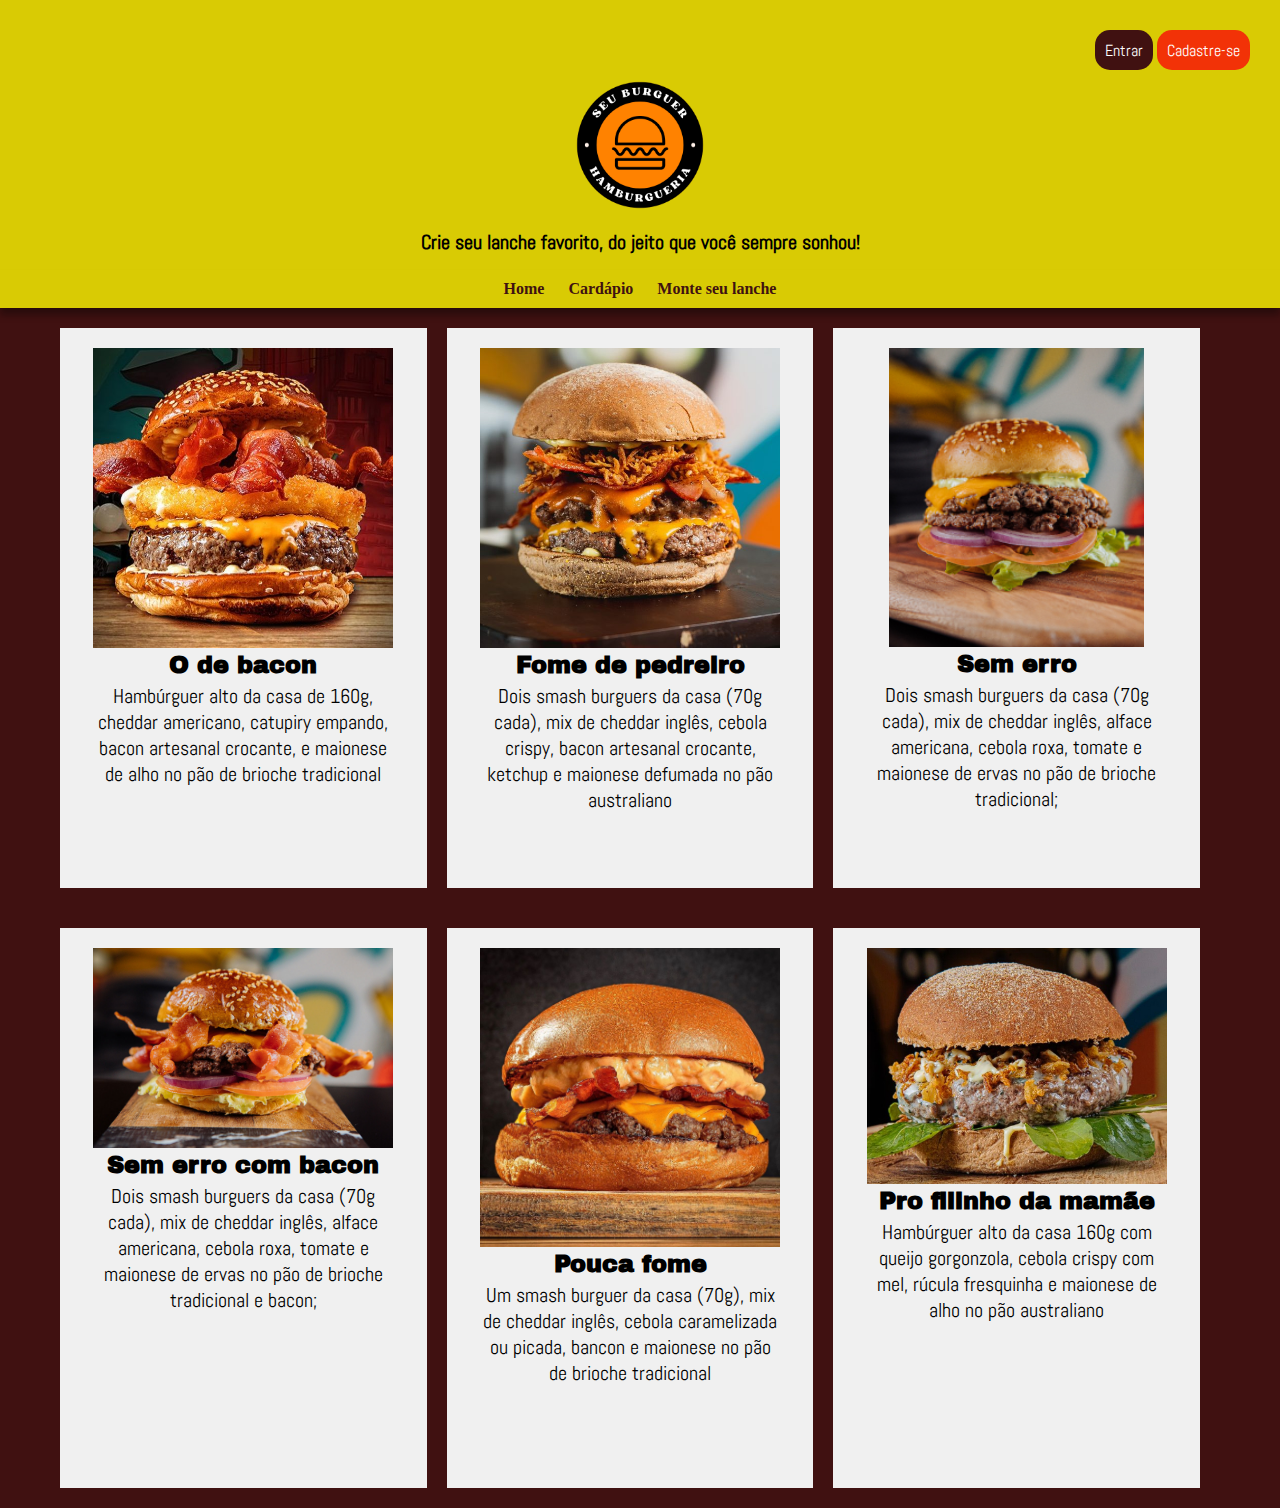
==== cardapio.html @ 07049d6e "." ====
<!DOCTYPE html>
<html lang="pt-br">

<head>
    <meta charset="UTF-8">
    <meta name="viewport" content="width=device-width, initial-scale=1.0">
    <title>SEU BURGUER</title>
    <link rel="stylesheet" href="css/botao.css">
    <link rel="stylesheet" href="css/style.css">
    <link rel="stylesheet" href="css/cardapio.css">
    <link rel="shortcut icon" href="img/favicons/favicon-16x16.png" type="image/x-icon">
</head>

<body>
    <header class="cabeçalho">
        <div class="cabeçalho2">
            <div class="acesso">
                <button type="button" class="botaoEntrar">Entrar</button>
                <button type="button" class="botaoCadastre-se">Cadastre-se</button>
            </div>
            <div class="logo">
                <img width="150" src="img/imagens-site/MicrosoftTeams-image.png" alt="Seu Burguer">
            </div>
        </div>
        <p> <strong>Crie seu lanche favorito, do jeito que você sempre sonhou!</strong> </p>
        <nav>
            <a href="index.html">Home</a>
            <a href="cardapio.html">Cardápio</a>
            <a href="monteSeuLanche.html" target="_self" rel="next">Monte seu lanche</a>
        </nav>
    </header>
    <main>
        <div class="cardapioL1">
            <div class="um">
                <img src="img/imagensCardapio/lanche1.jpeg" alt="Lanche1">
                <h2>O de bacon</h2>
                <p>Hambúrguer alto da casa de 160g, cheddar americano, catupiry empando, bacon artesanal crocante, e
                    maionese de alho no pão de brioche tradicional</p>
            </div>
            <div class="dois">
                <img src="img/imagensCardapio/lanche3.jpeg" alt="">
                <h2>Fome de pedreiro</h2>
                <p>Dois smash burguers da casa (70g cada), mix de cheddar inglês, cebola crispy, bacon artesanal
                    crocante, ketchup e maionese defumada no pão australiano</p>
            </div>
            <div class="tres">
                <img src="img/imagensCardapio/lanche4.jpeg" alt="">
                <h2>Sem erro</h2>
                <p>Dois smash burguers da casa (70g cada), mix de cheddar inglês, alface americana, cebola roxa, tomate
                    e maionese de ervas no pão de brioche tradicional;</p>
            </div>
        </div>
        <div class="cardapioL2">
            <div class="quatro">
                <img src="img/imagensCardapio/lanche5.jpeg" alt="">
                <h2>Sem erro com bacon</h2>
                <p>Dois smash burguers da casa (70g cada), mix de cheddar inglês, alface americana, cebola roxa, tomate
                    e maionese de ervas no pão de brioche tradicional e bacon;</p>
            </div>
            <div class="cinco">
                <img src="img/imagensCardapio/lanche6.jpeg" alt="">
                <h2>Pouca fome</h2>
                <p>Um smash burguer da casa (70g), mix de cheddar inglês, cebola caramelizada ou picada, bancon e maionese no pão de brioche tradicional</p>
            </div>
            <div class="seis">
                <img src="img/imagensCardapio/lanche7.jpeg" alt="">
                <h2>Pro filinho da mamãe</h2>
                <p>Hambúrguer alto da casa 160g com queijo gorgonzola, cebola crispy com mel, rúcula fresquinha e maionese de alho no pão australiano</p>
            </div>
        </div>
    </main>
</body>

</html>
---- css/botao.css ----
@import url('https://fonts.googleapis.com/css2?family=Archivo+Black&display=swap');

@import url('https://fonts.googleapis.com/css2?family=M+PLUS+1p&display=swap');

@import url('https://fonts.googleapis.com/css2?family=Abel&display=swap');


:root {
    --cor0: #D9CB04;
    --cor1: #F2B138;
    --cor2: #a65a17;
    --cor3: #F23207;
    --cor4: #401111;

    --fonte-Titulo: "Archivo Black", sans-serif;
    --fonte-subtitulo: "M PLUS 1p", sans-serif;
    --font-restante: "Abel", sans-serif;
}

* {
    margin: 0px;
    padding: 0px;
}
body{
    background-color: var(--cor4);
}

.botao {
    font-family: var(--font-restante);
    border-style: none;
    border-radius: 15px;
    height: 40px;
    padding: 6px 13px;
    background-color: var(--cor3);
    color: white;
    font-size: 16px;
    cursor: pointer;
    transition: box-shadow .6s ease; 
}

.botaoEntrar {
    font-family: var(--font-restante);
    border-style: none;
    border-radius: 15px;
    height: 40px;
    padding: 2px 10px;
    background-color: var(--cor4);
    color: white;
    font-size: 16px;
    cursor: pointer;
    transition: box-shadow .6s ease; 
}
.botaoEnviar {
    font-family: var(--font-restante);
    border-style: none;
    border-radius: 15px;
    height: 40px;
    padding: 2px 10px;
    background-color: var(--cor3);
    color: white;
    font-size: 16px;
    cursor: pointer;
    transition: box-shadow .6s ease; 
}

.botaoCadastre-se {
    font-family: var(--font-restante);
    border-style: none;
    border-radius: 15px;
    height: 40px;
    padding: 2px 10px;
    background-color: var(--cor3);
    color: white;
    font-size: 16px;
    cursor: pointer;
    transition: box-shadow .6s ease; 
}
.botaoConfirmaLanche{
    font-family: var(--font-restante);
    border-style: none;
    border-radius: 15px;
    height: 50px;
    padding: 12px 40px;
    background-color: var(--cor3);
    color: white;
    font-size: 20px;
    cursor: pointer;
    transition: box-shadow .6s ease;    
}
.confirmaLanche{
    padding-top: 400px;
    position: relative;
    max-width: 100%;
    height: auto;
}
---- css/style.css ----
@import url('https://fonts.googleapis.com/css2?family=Archivo+Black&display=swap');

@import url('https://fonts.googleapis.com/css2?family=M+PLUS+1p&display=swap');

@import url('https://fonts.googleapis.com/css2?family=Abel&display=swap');


:root {
    --cor0: #D9CB04;
    --cor1: #F2B138;
    --cor2: #a65a17;
    --cor3: #F23207;
    --cor4: #401111;

    --fonte-Titulo: "Archivo Black", sans-serif;
    --fonte-subtitulo: "M PLUS 1p", sans-serif;
    --font-restante: "Abel", sans-serif;
}

* {
    margin: 0px;
    padding: 0px;
}
html {
    scroll-behavior: smooth;
}

.cabeçalho {
    background-color: var(--cor0);
}

.cabeçalho2>.acesso {
    text-align: right;
    padding: 30px 30px 0px 0px;

}

.cabeçalho2>.logo {
    text-align: center;
}

p {
    font-family: var(--fonte-subtitulo);
    font-size: 20px;
    text-align: center;
    padding-left: 12px;
    padding-top: 5px;
    padding-right: 12px;
    padding-bottom: 5px;
}

nav {
    padding: 10px;
    box-shadow: 0px 7px 7px rgba(6, 6, 6, 0.384);
    margin-top: 10px;
    text-align: center;
}

nav>a {
    color: var(--cor4);
    padding: 10px;
    border-radius: 5px;
    text-decoration: none;
    font-weight: bold;
    transition-duration: 0.1s;
}

nav>a:hover {
    background-color: var(--cor1);
    color: var(--cor4);
}


.sobreposiçãoDoTextoNaImg {
    justify-content: center;
    /* Centraliza a imagem horizontalmente */
    align-items: center;
    /* Centraliza a imagem verticalmente */
    position: relative;
    max-width: 100%;
    height: auto;
}

.img1 {
    max-width: 100%;
    height: auto;
    display: block;
}

.container1 {
    position: absolute;
    top: 50%;
    left: 50%;
    transform: translate(-50%, -50%);
    text-align: center;
    color: white;
}

.container1>h2 {
    border: 2px solid black;
    font-family: var(--fonte-Titulo);
    font-size: 76px;
}

.container1>h3 {
    font-family: var(--fonte-subtitulo);
    font-size: 50px;
}

/* Estilos para telas com largura máxima de 1110x722 pixels */
@media (max-width: 1050px) {
    body {
        max-width: 1050px; /* Limita a largura máxima do corpo */
        margin: 0 auto; /* Centraliza o conteúdo na tela */
    }
}

@media (max-height: 722px) {
    body {
        max-height: 722px; /* Limita a altura máxima do corpo */
    }
}


.subtitulo {
    font-size: 30px;
    font-family: var(--fonte-subtitulo);
    text-align: center;
    color: white;
    margin: 20px;
}

.total {
    padding-top: 50px;
    text-align: center;
    background-color: var(--cor0);
}

.sobreNos {
    display: flex;
    justify-content: center;
    /* Alinha os itens horizontalmente */
    align-items: center;
    /* Alinha os itens verticalmente */
    margin-bottom: 20px;
    /* Adiciona espaço entre os conjuntos */
}

.sobreNos img {
    width: 480px;
    height: auto;
}

.sobreNosDiv {
    display: flex;
    /* Exibe como flex para usar flexbox */
    justify-content: center;
    /* Alinha os itens horizontalmente */
    align-items: center;
    /* Alinha os itens verticalmente */
    background-color: black;
    width: 450px;
    height: 300px;
    margin-left: 20px;
    /* Adiciona espaço entre a imagem e a div */
}

.sobreNosDiv p {
    font-size: 28px;
    color: white;
    font-family: var(--font-restante);
    text-align: center;
    /* Alinha o texto horizontalmente */
}

.sobreNos2 {
    display: flex;
    justify-content: center;
    align-items: center;
    margin-bottom: 20px;
}

.sobreNos2 img {
    width: 480px;
    height: auto;
}

.sobreNosDiv2 {
    display: flex;
    justify-content: center;
    align-items: center;
    background-color: black;
    width: 450px;
    height: 290px;
    margin-right: 20px;
}

.sobreNosDiv2 p {
    font-size: 28px;
    color: white;
    font-family: var(--font-restante);
    text-align: center;
}

.sobreNosDiv2 strong {
    font-size: 35px;
    color: var(--cor3);
}

.subtitulo2 {
    font-size: 30px;
    font-family: var(--fonte-subtitulo);
    text-align: center;
    color: white;
    margin: 20px;
}
.faleConosco{
    display: flex;
    justify-content: center; /* Centraliza horizontalmente */
}

.faleConoscoContato{
    text-align: left;
    padding: 20px;
    width: 300px;
    height: auto;
    background-color: var(--cor2);
    border-radius: 10px;
    font-family: var(--font-restante);
    font-size: 20px;
    margin: 0 10px; 
}
.faleConoscoFomrulario {
    padding: 20px;
    width: 300px;
    height: auto;
    background-color: var(--cor0);
    border-radius: 10px;
    font-family: var(--font-restante);
    font-size: 20px;
    margin: 0 20px; 
}

.input-cinza {
    background-color: #f2f2f2; /* Cinza claro */
    border: 1px solid #ccc; /* Borda cinza */
    border-radius: 5px; /* Borda arredondada */
    padding: 8px; /* Espaçamento interno */
    font-size: 16px; /* Tamanho da fonte */
    color: #333; /* Cor do texto */
}
.footer{
    margin-top: 20px;
    text-align: center;
    background-color: #532323;
}

.footer p{
    font-family: var(--font-restante);
    color: white;
}
---- css/cardapio.css ----
@import url('https://fonts.googleapis.com/css2?family=Archivo+Black&display=swap');

@import url('https://fonts.googleapis.com/css2?family=M+PLUS+1p&display=swap');

@import url('https://fonts.googleapis.com/css2?family=Abel&display=swap');


:root {
    --cor0: #D9CB04;
    --cor1: #F2B138;
    --cor2: #a65a17;
    --cor3: #F23207;
    --cor4: #401111;

    --fonte-Titulo: "Archivo Black", sans-serif;
    --fonte-subtitulo: "M PLUS 1p", sans-serif;
    --font-restante: "Abel", sans-serif;
}

* {
    margin: 0px;
    padding: 0px;
}

h2 {
    font-family: var(--fonte-Titulo);
}

p {
    font-family: var(--font-restante);
}

.cardapioL1 {
    display: flex;
    /* Display flex para os containers ficarem em linha */
    justify-content: space-between;
    /* Espaço entre os containers */
    width: 150%;
    height: 600px;
    max-width: 1200px;
    /* Ajuste o valor conforme necessário */
    margin: 0 auto;
    /* Centraliza na página */
    padding: 20px;
    /* Espaçamento interno */
    box-sizing: border-box;
    /* O padding está incluso na largura total */
}

.cardapioL1>div {
    flex: 1;
    /* Todos os containers terão a mesma largura */
    background-color: #f0f0f0;
    /* Cor de fundo */
    padding: 20px;
    /* Espaçamento interno */
    box-sizing: border-box;
    /* O padding está incluso na largura total */
    margin-right: 20px;
    /* Espaço entre os containers */
    text-align: center;
    /* Centraliza o texto */
}

.cardapioL2 {
    display: flex;
    /* Display flex para os containers ficarem em linha */
    justify-content: space-between;
    /* Espaço entre os containers */
    width: 150%;
    height: 600px;
    max-width: 1200px;
    /* Ajuste o valor conforme necessário */
    margin: 0 auto;
    /* Centraliza na página */
    padding: 20px;
    /* Espaçamento interno */
    box-sizing: border-box;
    /* O padding está incluso na largura total */
}

.cardapioL2>div {
    flex: 1;
    /* Todos os containers terão a mesma largura */
    background-color: #f0f0f0;
    /* Cor de fundo */
    padding: 20px;
    /* Espaçamento interno */
    box-sizing: border-box;
    /* O padding está incluso na largura total */
    margin-right: 20px;
    /* Espaço entre os containers */
    text-align: center;
    /* Centraliza o texto */
}


.um>img {
    width: 300px;
}

.dois>img {
    width: 300px;
}

.tres>img {
    width: 255px;
}
.quatro>img{
    width: 300px;
}

.cinco>img{
    width: 300px;
}

.seis>img{
    width: 300px;
}
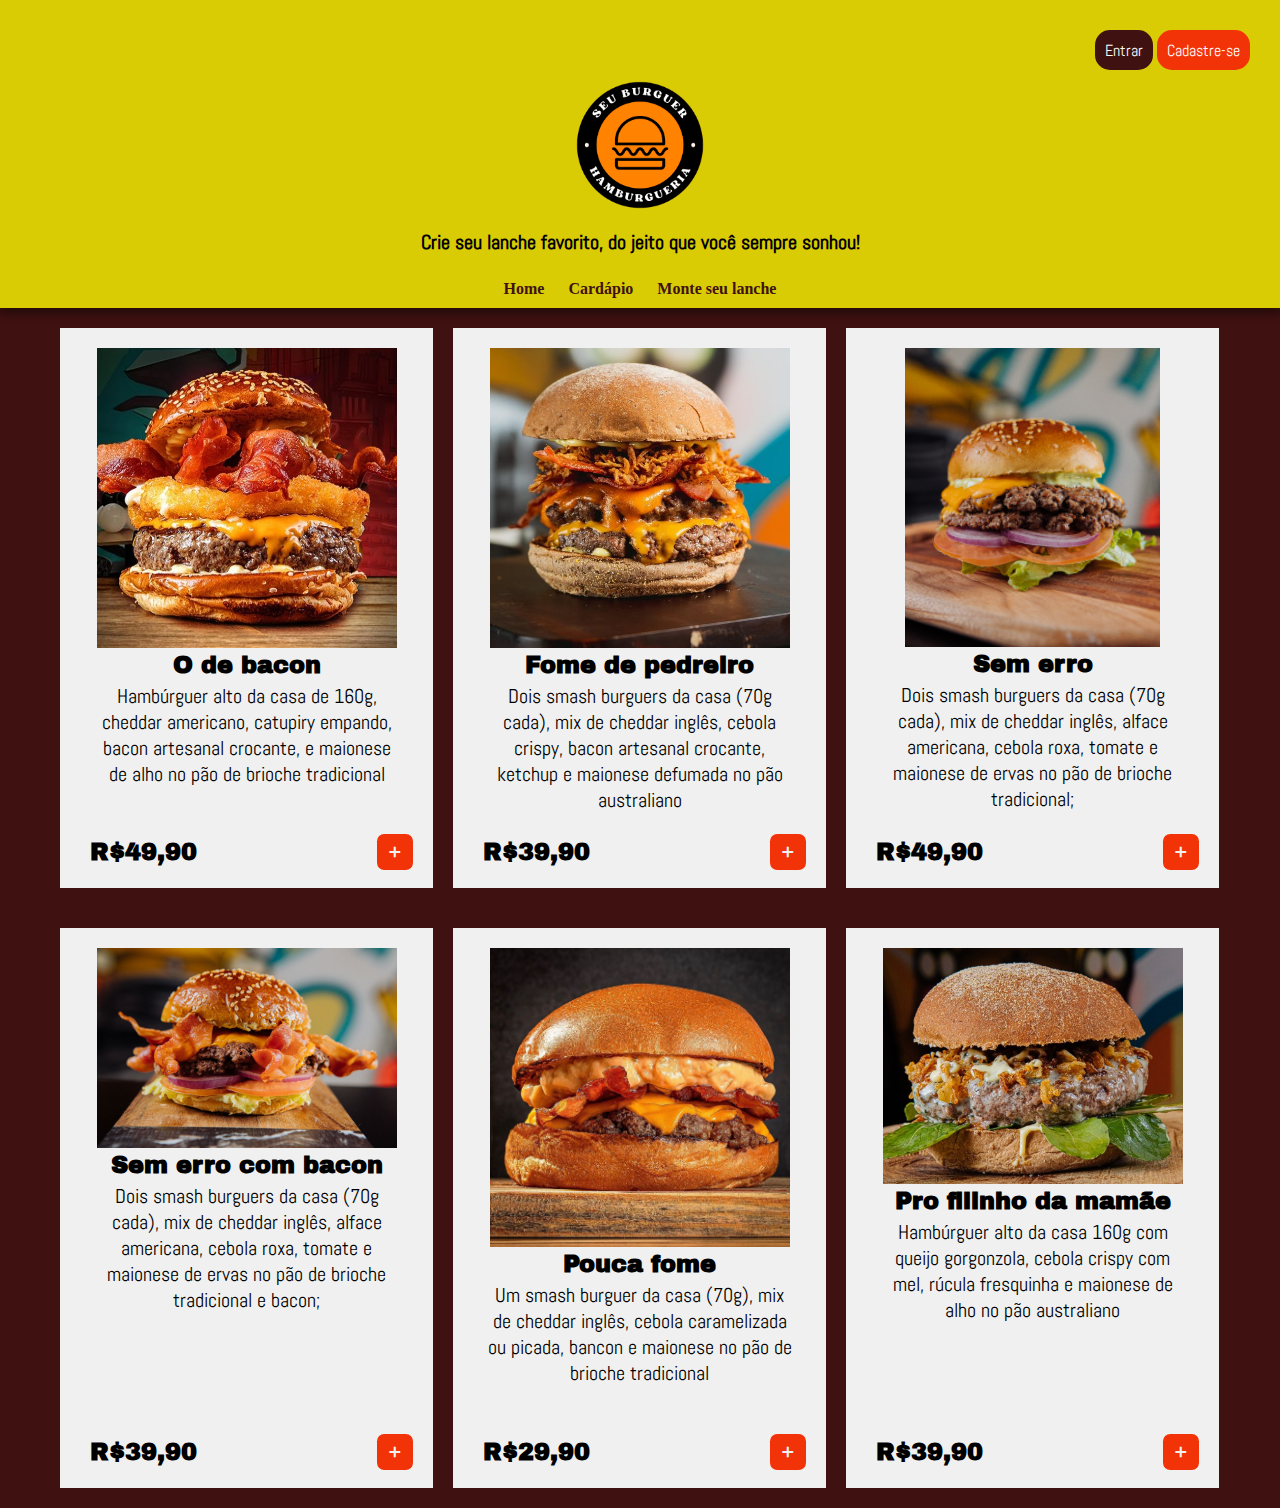
==== commit 9b79b5b2: "." ====
--- a/cardapio.html
+++ b/cardapio.html
@@ -9,6 +9,7 @@
     <link rel="stylesheet" href="css/style.css">
     <link rel="stylesheet" href="css/cardapio.css">
     <link rel="shortcut icon" href="img/favicons/favicon-16x16.png" type="image/x-icon">
+
 </head>
 
 <body>
@@ -32,40 +33,80 @@
     <main>
         <div class="cardapioL1">
             <div class="um">
-                <img src="img/imagensCardapio/lanche1.jpeg" alt="Lanche1">
+                <img src="img/imagensCardapio/lanche1.jpeg" alt="Lanche de bacon">
                 <h2>O de bacon</h2>
                 <p>Hambúrguer alto da casa de 160g, cheddar americano, catupiry empando, bacon artesanal crocante, e
                     maionese de alho no pão de brioche tradicional</p>
+                <div class="precoUm">
+                    <h2>R$49,90</h2>
+                    <div class="adicionarUm">
+                        <p><strong>+</strong></p>
+
+                    </div>
+                </div>
             </div>
+
             <div class="dois">
-                <img src="img/imagensCardapio/lanche3.jpeg" alt="">
+                <img src="img/imagensCardapio/lanche3.jpeg" alt="Lanche grande para matar sua fome">
                 <h2>Fome de pedreiro</h2>
                 <p>Dois smash burguers da casa (70g cada), mix de cheddar inglês, cebola crispy, bacon artesanal
                     crocante, ketchup e maionese defumada no pão australiano</p>
+                <div class="precoDois">
+                    <h2>R$39,90</h2>
+                    <div class="adicionarDois">
+                        <p><strong>+</strong></p>
+                    </div>
+                </div>
             </div>
             <div class="tres">
-                <img src="img/imagensCardapio/lanche4.jpeg" alt="">
+                <img src="img/imagensCardapio/lanche4.jpeg" alt="Lanche com ingredientes padrões de um hamburguer">
                 <h2>Sem erro</h2>
                 <p>Dois smash burguers da casa (70g cada), mix de cheddar inglês, alface americana, cebola roxa, tomate
                     e maionese de ervas no pão de brioche tradicional;</p>
+                <div class="precoTres">
+                    <h2>R$49,90</h2>
+                    <div class="adicionarTres">
+                        <p><strong>+</strong></p>
+                    </div>
+                </div>
             </div>
         </div>
         <div class="cardapioL2">
             <div class="quatro">
-                <img src="img/imagensCardapio/lanche5.jpeg" alt="">
+                <img src="img/imagensCardapio/lanche5.jpeg" alt="Lanche com ingredientes padrões de um hamburguer com bacon">
                 <h2>Sem erro com bacon</h2>
                 <p>Dois smash burguers da casa (70g cada), mix de cheddar inglês, alface americana, cebola roxa, tomate
                     e maionese de ervas no pão de brioche tradicional e bacon;</p>
+                <div class="precoQuatro">
+                    <h2>R$39,90</h2>
+                    <div class="adicionarQuatro">
+                        <p><strong>+</strong></p>
+                    </div>
+                </div>
             </div>
             <div class="cinco">
-                <img src="img/imagensCardapio/lanche6.jpeg" alt="">
+                <img src="img/imagensCardapio/lanche6.jpeg" alt="Lanche pequeno para quem come pouco ou tem pouca fome">
                 <h2>Pouca fome</h2>
-                <p>Um smash burguer da casa (70g), mix de cheddar inglês, cebola caramelizada ou picada, bancon e maionese no pão de brioche tradicional</p>
+                <p>Um smash burguer da casa (70g), mix de cheddar inglês, cebola caramelizada ou picada, bancon e
+                    maionese no pão de brioche tradicional</p>
+                <div class="precoCinco">
+                    <h2>R$29,90</h2>
+                    <div class="adicionarCinco">
+                        <p><strong>+</strong></p>
+                    </div>
+                </div>
             </div>
             <div class="seis">
-                <img src="img/imagensCardapio/lanche7.jpeg" alt="">
+                <img src="img/imagensCardapio/lanche7.jpeg" alt="Lanche com rucula e gorgonzola">
                 <h2>Pro filinho da mamãe</h2>
-                <p>Hambúrguer alto da casa 160g com queijo gorgonzola, cebola crispy com mel, rúcula fresquinha e maionese de alho no pão australiano</p>
+                <p>Hambúrguer alto da casa 160g com queijo gorgonzola, cebola crispy com mel, rúcula fresquinha e
+                    maionese de alho no pão australiano</p>
+                <div class="precoSeis">
+                    <h2>R$39,90</h2>
+                    <div class="adicionarSeis">
+                        <p><strong>+</strong></p>
+                    </div>
+                </div>
             </div>
         </div>
     </main>
--- a/css/botao.css
+++ b/css/botao.css
@@ -75,21 +75,3 @@
     cursor: pointer;
     transition: box-shadow .6s ease; 
 }
-.botaoConfirmaLanche{
-    font-family: var(--font-restante);
-    border-style: none;
-    border-radius: 15px;
-    height: 50px;
-    padding: 12px 40px;
-    background-color: var(--cor3);
-    color: white;
-    font-size: 20px;
-    cursor: pointer;
-    transition: box-shadow .6s ease;    
-}
-.confirmaLanche{
-    padding-top: 400px;
-    position: relative;
-    max-width: 100%;
-    height: auto;
-}--- a/css/cardapio.css
+++ b/css/cardapio.css
@@ -106,14 +106,210 @@
 .tres>img {
     width: 255px;
 }
-.quatro>img{
-    width: 300px;
-}
-
-.cinco>img{
-    width: 300px;
-}
-
-.seis>img{
-    width: 300px;
+
+.quatro>img {
+    width: 300px;
+}
+
+.cinco>img {
+    width: 300px;
+}
+
+.seis>img {
+    width: 300px;
+}
+
+.precoUm {
+    width: 100%;
+    height: 60px;
+    display: flex;
+    align-items: center;
+    margin-top: 30px;
+    /* Alinha verticalmente ao centro */
+    padding-left: 10px;
+    /* Ajuste o valor conforme necessário para espaçamento à esquerda */
+}
+
+.precoUm>p {
+    margin: 0;
+    /* Remove a margem padrão do parágrafo */
+    text-align: left;
+    /* Este é o padrão, mas incluí para clareza */
+}
+
+.adicionarUm {
+    align-items: center;
+    /* Alinha verticalmente ao centro */
+    display: flex;
+    background-color: #F23207;
+    border-radius: 20%;
+    margin-left: 180px;
+    cursor: pointer;
+}
+
+.adicionarUm>p {
+    color: #f0f0f0;
+}
+
+.precoDois {
+    width: 100%;
+    height: 60px;
+    display: flex;
+    align-items: center;
+    margin-top: 4px;
+    /* Alinha verticalmente ao centro */
+    padding-left: 10px;
+    /* Ajuste o valor conforme necessário para espaçamento à esquerda */
+}
+
+.precoDois>p {
+    margin: 0;
+    /* Remove a margem padrão do parágrafo */
+    text-align: left;
+    /* Este é o padrão, mas incluí para clareza */
+}
+
+.adicionarDois {
+    align-items: center;
+    /* Alinha verticalmente ao centro */
+    display: flex;
+    background-color: #F23207;
+    border-radius: 20%;
+    margin-left: 180px;
+    cursor: pointer;
+}
+
+.adicionarDois>p {
+    color: #f0f0f0;
+}
+
+.precoTres {
+    width: 100%;
+    height: 60px;
+    display: flex;
+    align-items: center;
+    margin-top: 5px;
+    /* Alinha verticalmente ao centro */
+    padding-left: 10px;
+    /* Ajuste o valor conforme necessário para espaçamento à esquerda */
+}
+
+.precoTres>p {
+    margin: 0;
+    /* Remove a margem padrão do parágrafo */
+    text-align: left;
+    /* Este é o padrão, mas incluí para clareza */
+}
+
+.adicionarTres {
+    align-items: center;
+    /* Alinha verticalmente ao centro */
+    display: flex;
+    background-color: #F23207;
+    border-radius: 20%;
+    margin-left: 180px;
+    cursor: pointer;
+}
+
+.adicionarTres>p {
+    color: #f0f0f0;
+}
+
+.precoQuatro {
+    width: 100%;
+    height: 60px;
+    display: flex;
+    align-items: center;
+    margin-top: 104px;
+    /* Alinha verticalmente ao centro */
+    padding-left: 10px;
+    /* Ajuste o valor conforme necessário para espaçamento à esquerda */
+}
+
+.precoQuatro>p {
+    margin: 0;
+    /* Remove a margem padrão do parágrafo */
+    text-align: left;
+    /* Este é o padrão, mas incluí para clareza */
+}
+
+.adicionarQuatro {
+    align-items: center;
+    /* Alinha verticalmente ao centro */
+    display: flex;
+    background-color: #F23207;
+    border-radius: 20%;
+    margin-left: 180px;
+    cursor: pointer;
+
+}
+
+.adicionarQuatro>p {
+    color: #f0f0f0;
+}
+
+.precoCinco {
+    width: 100%;
+    height: 60px;
+    display: flex;
+    align-items: center;
+    margin-top: 31px;
+    /* Alinha verticalmente ao centro */
+    padding-left: 10px;
+    /* Ajuste o valor conforme necessário para espaçamento à esquerda */
+}
+
+.precoCinco>p {
+    margin: 0;
+    /* Remove a margem padrão do parágrafo */
+    text-align: left;
+    /* Este é o padrão, mas incluí para clareza */
+}
+
+.adicionarCinco {
+    align-items: center;
+    /* Alinha verticalmente ao centro */
+    display: flex;
+    background-color: #F23207;
+    border-radius: 20%;
+    margin-left: 180px;
+    cursor: pointer;
+
+}
+
+.adicionarCinco>p {
+    color: #f0f0f0;
+}
+
+.precoSeis {
+    width: 100%;
+    height: 60px;
+    display: flex;
+    align-items: center;
+    margin-top: 94px;
+    /* Alinha verticalmente ao centro */
+    padding-left: 10px;
+    /* Ajuste o valor conforme necessário para espaçamento à esquerda */
+}
+
+.precoSeis>p {
+    margin: 0;
+    /* Remove a margem padrão do parágrafo */
+    text-align: left;
+    /* Este é o padrão, mas incluí para clareza */
+}
+
+.adicionarSeis {
+    align-items: center;
+    /* Alinha verticalmente ao centro */
+    display: flex;
+    background-color: #F23207;
+    border-radius: 20%;
+    margin-left: 180px;
+    cursor: pointer;
+
+}
+
+.adicionarSeis>p {
+    color: #f0f0f0;
 }